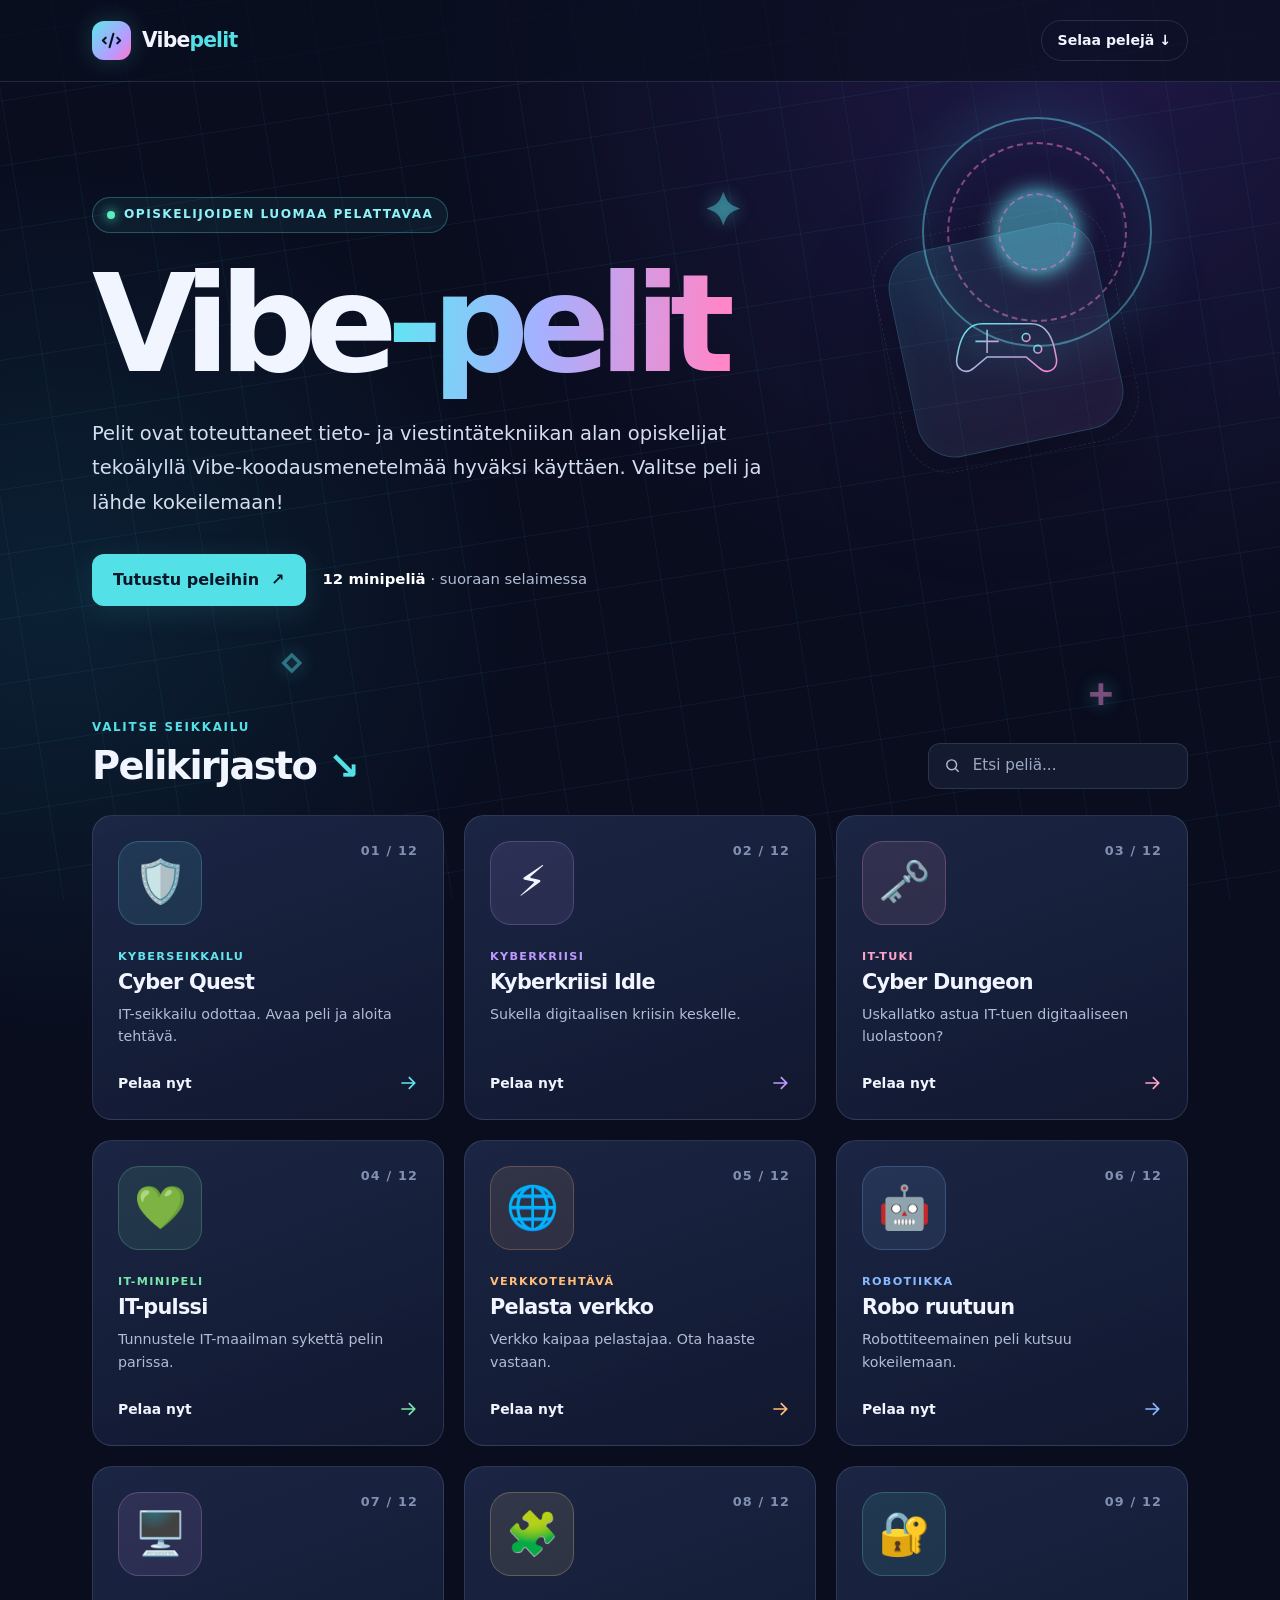
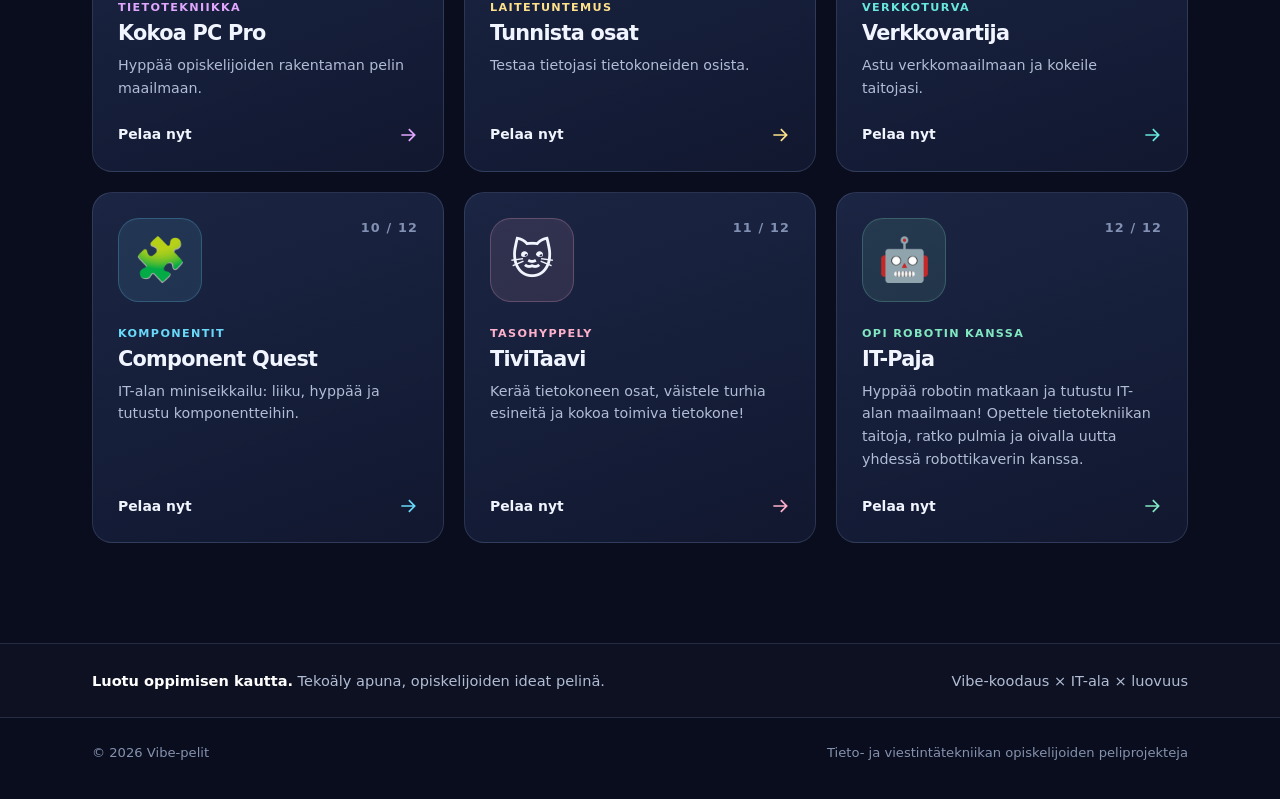
==== index.html @ 64133e1c "Initial push" ====
<!doctype html>
<html lang="fi">
<head>
  <meta charset="utf-8">
  <meta name="viewport" content="width=device-width, initial-scale=1">
  <meta name="theme-color" content="#0b1023">
  <meta name="description" content="Vibe-pelit – tieto- ja viestintätekniikan opiskelijoiden tekoälyllä toteuttamia selainpelejä.">
  <title>Vibe-pelit | IT-minipelit</title>
  <link rel="icon" type="image/svg+xml" href="data:image/svg+xml,%3Csvg%20xmlns%3D%22http%3A%2F%2Fwww.w3.org%2F2000%2Fsvg%22%20viewBox%3D%220%200%2064%2064%22%3E%3Crect%20width%3D%2264%22%20height%3D%2264%22%20rx%3D%2215%22%20fill%3D%22%230b1023%22%2F%3E%3Cpath%20d%3D%22M18%2026h28c7%200%2010%204%2012%2014l1%206c1%207-5%209-10%205l-9-8H24l-9%208c-5%204-11%202-10-5l1-6c2-10%205-14%2012-14z%22%20fill%3D%22%2355e9ec%22%2F%3E%3Cpath%20d%3D%22M16%2035h13m-6.5-6.5v13%22%20stroke%3D%22%230b1023%22%20stroke-width%3D%223.5%22%20stroke-linecap%3D%22round%22%2F%3E%3Ccircle%20cx%3D%2241%22%20cy%3D%2234%22%20r%3D%223%22%20fill%3D%22%23ff77c9%22%2F%3E%3Ccircle%20cx%3D%2248%22%20cy%3D%2240%22%20r%3D%223%22%20fill%3D%22%239e86ff%22%2F%3E%3C%2Fsvg%3E">
  <style>
    :root{color-scheme:dark;--bg:#090d1e;--surface:#141b33;--text:#f1f5ff;--muted:#b1bdd5;--cyan:#53e0e7;--pink:#ff77c9;--line:rgba(189,209,255,.14)}
    *,*::before,*::after{box-sizing:border-box}html{scroll-behavior:smooth}body{margin:0;background:radial-gradient(ellipse 70% 34% at 85% 2%,rgba(112,63,211,.22),transparent 74%),radial-gradient(ellipse 50% 25% at 4% 25%,rgba(25,154,186,.14),transparent 76%),var(--bg);color:var(--text);font:16px/1.6 system-ui,-apple-system,BlinkMacSystemFont,"Segoe UI",sans-serif;min-height:100vh}
    a{color:inherit}button,input{font:inherit}button{cursor:pointer}a:focus-visible,button:focus-visible,input:focus-visible{outline:3px solid var(--cyan);outline-offset:4px}
    .wrap{max-width:1180px;margin:auto;padding-inline:clamp(18px,4vw,42px)}
    header{border-bottom:1px solid var(--line);background:rgba(10,15,33,.75)}.topbar{min-height:81px;display:flex;align-items:center;justify-content:space-between;gap:15px}.brand{display:inline-flex;align-items:center;gap:11px;text-decoration:none;font-weight:900;letter-spacing:-.04em;font-size:1.27rem}.brand-logo{display:grid;place-items:center;width:39px;height:39px;color:#071124;border-radius:12px;background:linear-gradient(130deg,#5ee6ec,#b79bff 65%,#ff78c9);box-shadow:0 0 23px rgba(83,224,231,.2)}.brand-logo svg{width:23px;height:23px}.brand span:last-child span{color:var(--cyan)}.top-link{text-decoration:none;border:1px solid var(--line);padding:8px 16px;border-radius:999px;font-size:.88rem;font-weight:650}.top-link:hover{border-color:var(--cyan);color:var(--cyan)}
    .hero{padding-top:clamp(65px,9vw,120px);padding-bottom:clamp(68px,9vw,112px);position:relative}.eyebrow{display:inline-flex;align-items:center;gap:9px;border:1px solid rgba(83,224,231,.3);color:#8ff2f6;background:rgba(83,224,231,.065);font-size:.76rem;letter-spacing:.12em;text-transform:uppercase;font-weight:800;border-radius:999px;padding:7px 14px}.status-dot{width:8px;height:8px;background:#58efbd;border-radius:50%;box-shadow:0 0 11px #58efbd}.hero h1{font-size:clamp(3.9rem,11vw,8.5rem);line-height:1.01;letter-spacing:-.082em;margin:23px 0 24px;font-weight:900}.hero h1 span{
      padding-right: 9px; background:linear-gradient(95deg,#5ce9f1 0%,#a6b0ff 45%,#ff86c8 95%);-webkit-background-clip:text;background-clip:text;color:transparent}.intro{max-width:690px;color:#d5def1;font-size:clamp(1.04rem,2vw,1.22rem);line-height:1.76;margin:0}.hero-actions{display:flex;align-items:center;gap:17px;flex-wrap:wrap;margin-top:34px}.cta{display:inline-flex;align-items:center;gap:12px;padding:13px 21px;text-decoration:none;border-radius:12px;background:var(--cyan);color:#0a1727;font-weight:800;box-shadow:0 6px 30px rgba(83,224,231,.12)}.cta:hover{background:#a1f5f5;transform:translateY(-2px)}.count{color:var(--muted);font-size:.93rem}.count strong{color:#fff}
    .decor{position:absolute;right:7%;top:24%;width:210px;height:210px;border:1px solid rgba(83,224,231,.19);border-radius:38px;transform:rotate(-12deg);display:grid;place-items:center;background:linear-gradient(145deg,rgba(83,224,231,.11),rgba(255,119,201,.07));box-shadow:0 30px 100px rgba(0,0,0,.3),inset 0 0 30px rgba(83,224,231,.04);pointer-events:none}.decor svg{width:117px;height:117px;stroke:url(#controller-gradient);stroke-width:1.6;fill:none;transform:rotate(12deg);filter:drop-shadow(0 0 14px rgba(83,224,231,.24))}.decor::after{content:"";position:absolute;inset:-15px;border:1px dashed rgba(158,169,237,.14);border-radius:45px}
    section.games{padding-bottom:100px}.section-heading{display:flex;justify-content:space-between;align-items:end;gap:20px;margin-bottom:26px;flex-wrap:wrap}.section-kicker{color:var(--cyan);font-size:.74rem;font-weight:850;letter-spacing:.15em;text-transform:uppercase;margin:0 0 6px}.section-heading h2{margin:0;font-size:clamp(1.8rem,3vw,2.55rem);line-height:1.2;letter-spacing:-.045em}.search{display:flex;align-items:center;gap:10px;border:1px solid var(--line);border-radius:12px;padding:0 15px;background:#141b31;min-width:min(100%,250px);height:46px}.search svg{width:19px;height:19px;stroke:var(--muted);fill:none;stroke-width:2}.search input{border:0;outline:none;min-width:0;width:100%;background:transparent;color:#fff;font-size:.95rem}.search:focus-within{border-color:var(--cyan)}.search input::placeholder{color:#9ca9c4}
    .grid{display:grid;grid-template-columns:repeat(3,minmax(0,1fr));gap:20px}.game-card{--accent:#53e0e7;position:relative;display:flex;flex-direction:column;text-decoration:none;overflow:hidden;min-height:295px;padding:25px;background:linear-gradient(160deg,rgba(30,40,72,.9),rgba(18,25,49,.94));border:1px solid var(--line);border-radius:20px;transition:transform .22s,border-color .22s,box-shadow .22s}.game-card[hidden]{display:none}.game-card::before{content:"";position:absolute;inset:0 0 auto;height:2px;background:linear-gradient(90deg,transparent,var(--accent),transparent);opacity:0;transition:opacity .2s}.game-card:hover,.game-card:focus-visible{transform:translateY(-6px);border-color:color-mix(in srgb,var(--accent) 60%,transparent);box-shadow:0 20px 52px rgba(0,0,0,.25)}.game-card:hover::before{opacity:1}.card-head{display:flex;align-items:flex-start;justify-content:space-between}.art{display:grid;place-items:center;width:84px;height:84px;border:1px solid color-mix(in srgb,var(--accent) 24%,transparent);border-radius:21px;background:color-mix(in srgb,var(--accent) 10%,transparent);font-size:2.65rem;line-height:1;box-shadow:inset 0 0 20px rgba(255,255,255,.015)}.number{color:#8290b3;font-size:.8rem;letter-spacing:.09em;font-weight:800}.card-tag{display:inline-block;margin-top:23px;font-size:.7rem;font-weight:850;letter-spacing:.12em;text-transform:uppercase;color:var(--accent)}.game-card h3{margin:4px 0 7px;font-size:1.3rem;line-height:1.25;letter-spacing:-.035em}.game-card p{margin:0;color:var(--muted);font-size:.89rem;line-height:1.6}.card-bottom{display:flex;align-items:center;justify-content:space-between;gap:10px;margin-top:auto;padding-top:24px;font-weight:800;font-size:.87rem}.card-bottom svg{width:20px;height:20px;stroke:var(--accent);fill:none;stroke-width:2;transition:transform .2s}.game-card:hover .card-bottom svg{transform:translateX(5px)}.empty{display:none;text-align:center;padding:36px;color:var(--muted);border:1px dashed var(--line);border-radius:16px}.empty.visible{display:block}
    .info-strip{border-top:1px solid var(--line);border-bottom:1px solid var(--line);background:rgba(255,255,255,.02)}.info-inner{padding-block:25px;display:flex;justify-content:space-between;align-items:center;gap:20px;flex-wrap:wrap}.info-inner p{margin:0;color:var(--muted);font-size:.91rem}.info-inner strong{color:#fff}footer{padding:24px 0 36px;color:#8592ae;font-size:.82rem}footer .wrap{display:flex;justify-content:space-between;gap:12px;flex-wrap:wrap}
    @media(max-width:920px){.decor{width:145px;height:145px;right:5%;top:27%;opacity:.4}.decor svg{width:90px;height:90px}.grid{grid-template-columns:repeat(2,minmax(0,1fr))}}@media(max-width:640px){.hero{padding-top:65px;padding-bottom:66px}.hero h1{font-size:clamp(3.6rem,16vw,5.4rem)}.decor{display:none}.grid{grid-template-columns:1fr;gap:14px}.game-card{min-height:252px;padding:22px}.section-heading{align-items:stretch}.search{width:100%}.top-link{font-size:.78rem;padding:8px 12px}}@media(prefers-reduced-motion:reduce){html{scroll-behavior:auto}*,*::before,*::after{transition:none!important}}

  /* Koko selaimen kattava, klikkaukset läpäisevä animaatiokerros. */
  body{isolation:isolate}
  body > header,body > main,body > .info-strip,body > footer{position:relative;z-index:1}
  #vibe-effects{position:fixed;inset:0;z-index:0;overflow:hidden;pointer-events:none;contain:strict}
  #vibe-effects canvas{display:block;width:100%;height:100%;position:absolute;inset:0}
  .arcade-grid{position:absolute;inset:-35%;opacity:.48;background-image:linear-gradient(rgba(73,220,249,.14) 1px,transparent 1px),linear-gradient(90deg,rgba(73,220,249,.14) 1px,transparent 1px);background-size:64px 64px;animation:grid-roll 6s linear infinite;transform:rotate(-9deg)}
  .arcade-orb{position:absolute;width:230px;height:230px;border:2px solid rgba(107,235,255,.45);border-radius:50%;right:10%;top:13%;box-shadow:0 0 65px rgba(69,224,245,.16),inset 0 0 55px rgba(69,224,245,.09);animation:orb-travel 7s ease-in-out infinite alternate}
  .arcade-orb::before,.arcade-orb::after{content:"";position:absolute;border-radius:50%;border:2px dashed rgba(255,130,210,.48);inset:23px;animation:spin 9s linear infinite}
  .arcade-orb::after{inset:74px;background:rgba(103,238,255,.45);box-shadow:0 0 22px #67eeff;animation:pulse 3s ease-in-out infinite alternate}
  .arcade-symbol{position:absolute;left:55%;top:20%;font:bold 60px/1 monospace;color:rgba(93,236,245,.4);text-shadow:0 0 18px rgba(93,236,245,.35);animation:float-symbol 6s ease-in-out infinite alternate}
  .arcade-symbol.two{left:85%;top:75%;font-size:43px;color:rgba(255,132,214,.45);animation-delay:-1s}
  .arcade-symbol.three{left:22%;top:72%;font-size:32px;animation-delay:-2s}
  @keyframes grid-roll{from{background-position:0 0,0 0}to{background-position:0 64px,64px 0}}
  @keyframes orb-travel{from{transform:translate(0,0) scale(.85)}to{transform:translate(-75px,80px) scale(1.12)}}
  @keyframes spin{to{transform:rotate(360deg)}}
  @keyframes pulse{to{opacity:.3;transform:scale(.65)}}
  @keyframes float-symbol{from{transform:translate(-15px,20px) rotate(-18deg)}to{transform:translate(30px,-28px) rotate(20deg)}}
  @media(max-width:640px){.arcade-orb{width:145px;height:145px;right:0;top:23%;opacity:.65}.arcade-symbol{font-size:36px}}
  </style>
</head>
<body>
  <div id="vibe-effects" aria-hidden="true"><div class="arcade-grid"></div><div class="arcade-orb"></div><span class="arcade-symbol">✦</span><span class="arcade-symbol two">+</span><span class="arcade-symbol three">◇</span><canvas id="shooting-stars"></canvas></div>
  <header><div class="wrap topbar"><a class="brand" href="index.html" aria-label="Vibe-pelit, etusivu"><span class="brand-logo"><svg viewBox="0 0 24 24" aria-hidden="true" fill="none" stroke="currentColor" stroke-width="2.2" stroke-linecap="round" stroke-linejoin="round"><path d="M6 9 3 12l3 3m12-6 3 3-3 3M14 5l-4 14"/></svg></span><span>Vibe<span>pelit</span></span></a><a class="top-link" href="#pelit">Selaa pelejä ↓</a></div></header>
  <main>
    <div class="wrap"><section class="hero" aria-labelledby="hero-title"><div class="eyebrow"><span class="status-dot"></span> Opiskelijoiden luomaa pelattavaa</div><h1 id="hero-title">Vibe<span>-pelit</span></h1><p class="intro">Pelit ovat toteuttaneet tieto- ja viestintätekniikan alan opiskelijat tekoälyllä Vibe-koodausmenetelmää hyväksi käyttäen. Valitse peli ja lähde kokeilemaan!</p><div class="hero-actions"><a class="cta" href="#pelit">Tutustu peleihin <span aria-hidden="true">↗</span></a><span class="count"><strong>12 minipeliä</strong> · suoraan selaimessa</span></div><div class="decor" aria-hidden="true"><svg viewBox="0 0 120 120"><defs><linearGradient id="controller-gradient" x1="0" x2="1" y1="0" y2="1"><stop stop-color="#55e9ec"/><stop offset="1" stop-color="#ff81d0"/></linearGradient></defs><path d="M35 43h50c12 0 20 8 24 25l2 10c2 12-9 18-18 10L80 77H40L27 88c-9 8-20 2-18-10l2-10c4-17 12-25 24-25Z"/><path d="M28 61h24m-12-12v24"/><circle cx="80" cy="57" r="4"/><circle cx="92" cy="69" r="4"/></svg></div></section></div>
    <section class="games wrap" id="pelit" aria-labelledby="games-title"><div class="section-heading"><div><p class="section-kicker">Valitse seikkailu</p><h2 id="games-title">Pelikirjasto <span style="color:var(--cyan)">↘</span></h2></div><label class="search"><svg viewBox="0 0 24 24" aria-hidden="true"><circle cx="11" cy="11" r="7"/><path d="m16 16 5 5"/></svg><input id="search" type="search" placeholder="Etsi peliä..." aria-label="Etsi peliä nimellä"></label></div>
      <div class="grid" id="game-grid">
        <a class="game-card" href="cyber_quest_it_seikkailu.html" style="--accent:#63e5ee" data-name="Cyber Quest IT-seikkailu"><div class="card-head"><span class="art" aria-hidden="true">🛡️</span><span class="number">01 / 12</span></div><span class="card-tag">Kyberseikkailu</span><h3>Cyber Quest</h3><p>IT-seikkailu odottaa. Avaa peli ja aloita tehtävä.</p><span class="card-bottom">Pelaa nyt <svg viewBox="0 0 24 24" aria-hidden="true"><path d="M4 12h16m-7-7 7 7-7 7"/></svg></span></a>
        <a class="game-card" href="it_seikkailu_kyberkriisi_idle.html" style="--accent:#be9aff" data-name="IT-seikkailu Kyberkriisi Idle"><div class="card-head"><span class="art" aria-hidden="true">⚡</span><span class="number">02 / 12</span></div><span class="card-tag">Kyberkriisi</span><h3>Kyberkriisi Idle</h3><p>Sukella digitaalisen kriisin keskelle.</p><span class="card-bottom">Pelaa nyt <svg viewBox="0 0 24 24" aria-hidden="true"><path d="M4 12h16m-7-7 7 7-7 7"/></svg></span></a>
        <a class="game-card" href="it_tuki_cyber_dungeon_v6.html" style="--accent:#ffa4c9" data-name="IT-tuki Cyber Dungeon"><div class="card-head"><span class="art" aria-hidden="true">🗝️</span><span class="number">03 / 12</span></div><span class="card-tag">IT-tuki</span><h3>Cyber Dungeon</h3><p>Uskallatko astua IT-tuen digitaaliseen luolastoon?</p><span class="card-bottom">Pelaa nyt <svg viewBox="0 0 24 24" aria-hidden="true"><path d="M4 12h16m-7-7 7 7-7 7"/></svg></span></a>
        <a class="game-card" href="it-pulssi.html" style="--accent:#79e6a9" data-name="IT-pulssi"><div class="card-head"><span class="art" aria-hidden="true">💚</span><span class="number">04 / 12</span></div><span class="card-tag">IT-minipeli</span><h3>IT-pulssi</h3><p>Tunnustele IT-maailman sykettä pelin parissa.</p><span class="card-bottom">Pelaa nyt <svg viewBox="0 0 24 24" aria-hidden="true"><path d="M4 12h16m-7-7 7 7-7 7"/></svg></span></a>
        <a class="game-card" href="pelasta_verkko.html" style="--accent:#ffbd77" data-name="Pelasta verkko"><div class="card-head"><span class="art" aria-hidden="true">🌐</span><span class="number">05 / 12</span></div><span class="card-tag">Verkkotehtävä</span><h3>Pelasta verkko</h3><p>Verkko kaipaa pelastajaa. Ota haaste vastaan.</p><span class="card-bottom">Pelaa nyt <svg viewBox="0 0 24 24" aria-hidden="true"><path d="M4 12h16m-7-7 7 7-7 7"/></svg></span></a>
        <a class="game-card" href="robo_ruutuun.html" style="--accent:#88baff" data-name="Robo ruutuun"><div class="card-head"><span class="art" aria-hidden="true">🤖</span><span class="number">06 / 12</span></div><span class="card-tag">Robotiikka</span><h3>Robo ruutuun</h3><p>Robottiteemainen peli kutsuu kokeilemaan.</p><span class="card-bottom">Pelaa nyt <svg viewBox="0 0 24 24" aria-hidden="true"><path d="M4 12h16m-7-7 7 7-7 7"/></svg></span></a>
        <a class="game-card" href="kokoaPcPro.html" style="--accent:#e1a7ff" data-name="Kokoa PC Pro"><div class="card-head"><span class="art" aria-hidden="true">🖥️</span><span class="number">07 / 12</span></div><span class="card-tag">Tietotekniikka</span><h3>Kokoa PC Pro</h3><p>Hyppää opiskelijoiden rakentaman pelin maailmaan.</p><span class="card-bottom">Pelaa nyt <svg viewBox="0 0 24 24" aria-hidden="true"><path d="M4 12h16m-7-7 7 7-7 7"/></svg></span></a>
        <a class="game-card" href="tunnista%20osat.html" style="--accent:#ffe18b" data-name="Tunnista osat"><div class="card-head"><span class="art" aria-hidden="true">🧩</span><span class="number">08 / 12</span></div><span class="card-tag">Laitetuntemus</span><h3>Tunnista osat</h3><p>Testaa tietojasi tietokoneiden osista.</p><span class="card-bottom">Pelaa nyt <svg viewBox="0 0 24 24" aria-hidden="true"><path d="M4 12h16m-7-7 7 7-7 7"/></svg></span></a>
        <a class="game-card" href="verkkovartija.html" style="--accent:#68e7dc" data-name="Verkkovartija"><div class="card-head"><span class="art" aria-hidden="true">🔐</span><span class="number">09 / 12</span></div><span class="card-tag">Verkkoturva</span><h3>Verkkovartija</h3><p>Astu verkkomaailmaan ja kokeile taitojasi.</p><span class="card-bottom">Pelaa nyt <svg viewBox="0 0 24 24" aria-hidden="true"><path d="M4 12h16m-7-7 7 7-7 7"/></svg></span></a>
        <a class="game-card" href="componentquest.html" style="--accent:#69d9fa" data-name="Component Quest"><div class="card-head"><span class="art" aria-hidden="true">🧩</span><span class="number">10 / 12</span></div><span class="card-tag">Komponentit</span><h3>Component Quest</h3><p>IT-alan miniseikkailu: liiku, hyppää ja tutustu komponentteihin.</p><span class="card-bottom">Pelaa nyt <svg viewBox="0 0 24 24" aria-hidden="true"><path d="M4 12h16m-7-7 7 7-7 7"/></svg></span></a>
        <a class="game-card" href="TiviTaavi.html" style="--accent:#ffb1cc" data-name="TiviTaavi tietokoneen osien metsästys"><div class="card-head"><span class="art" aria-hidden="true">🐱</span><span class="number">11 / 12</span></div><span class="card-tag">Tasohyppely</span><h3>TiviTaavi</h3><p>Kerää tietokoneen osat, väistele turhia esineitä ja kokoa toimiva tietokone!</p><span class="card-bottom">Pelaa nyt <svg viewBox="0 0 24 24" aria-hidden="true"><path d="M4 12h16m-7-7 7 7-7 7"/></svg></span></a>
        <a class="game-card" href="it-paja.html" style="--accent:#81e8c1" data-name="IT-Paja robotti IT-ala"><div class="card-head"><span class="art" aria-hidden="true">🤖</span><span class="number">12 / 12</span></div><span class="card-tag">Opi robotin kanssa</span><h3>IT-Paja</h3><p>Hyppää robotin matkaan ja tutustu IT-alan maailmaan! Opettele tietotekniikan taitoja, ratko pulmia ja oivalla uutta yhdessä robottikaverin kanssa.</p><span class="card-bottom">Pelaa nyt <svg viewBox="0 0 24 24" aria-hidden="true"><path d="M4 12h16m-7-7 7 7-7 7"/></svg></span></a>
      </div><p class="empty" id="empty">Hakusanalla ei löytynyt pelejä. Kokeile toista hakua.</p>
    </section>
  </main>
  <div class="info-strip"><div class="wrap info-inner"><p><strong>Luotu oppimisen kautta.</strong> Tekoäly apuna, opiskelijoiden ideat pelinä.</p><p>Vibe-koodaus × IT-ala × luovuus</p></div></div>
  <footer><div class="wrap"><span>© <span id="year">2026</span> Vibe-pelit</span><span>Tieto- ja viestintätekniikan opiskelijoiden peliprojekteja</span></div></footer>
  <script>
    const search = document.getElementById('search');
    const cards = [...document.querySelectorAll('.game-card')];
    const empty = document.getElementById('empty');
    search.addEventListener('input', () => {
      const term = search.value.trim().toLocaleLowerCase('fi');
      let visible = 0;
      cards.forEach(card => {
        const match = (card.dataset.name + ' ' + card.innerText).toLocaleLowerCase('fi').includes(term);
        card.hidden = !match;
        if(match) visible++;
      });
      empty.classList.toggle('visible', visible === 0);
    });
    document.getElementById('year').textContent = new Date().getFullYear();
    // Ammuskelua muistuttavat tähdenlennot: jokainen alkaa satunnaiselta
    // selaimen reunalta ja kulkee satunnaiseen suuntaan sivun poikki.
    (() => {
      const canvas = document.getElementById('shooting-stars');
      const ctx = canvas.getContext('2d');
      if (!ctx) return;
      let width = 0, height = 0, ratio = 1;
      const stars = [];
      const rand = (a,b) => a + Math.random() * (b-a);
      function resize() {
        width = window.innerWidth; height = window.innerHeight;
        ratio = Math.min(window.devicePixelRatio || 1, 2);
        canvas.width = Math.max(1,Math.round(width * ratio));
        canvas.height = Math.max(1,Math.round(height * ratio));
        ctx.setTransform(ratio,0,0,ratio,0,0);
      }
      function spawn() {
        const side = Math.floor(Math.random()*4);
        const pad = 40;
        let x, y, dx, dy;
        if (side === 0) { x=rand(0,width); y=-pad; dx=rand(-.65,.65); dy=rand(.35,1); }
        else if (side === 1) { x=width+pad; y=rand(0,height); dx=-rand(.35,1); dy=rand(-.65,.65); }
        else if (side === 2) { x=rand(0,width); y=height+pad; dx=rand(-.65,.65); dy=-rand(.35,1); }
        else { x=-pad; y=rand(0,height); dx=rand(.35,1); dy=rand(-.65,.65); }
        const norm=Math.hypot(dx,dy);
        const speed=rand(190,470);
        const color=Math.random()<.6?'95,238,255':'255,125,215';
        stars.push({x,y,vx:dx/norm*speed,vy:dy/norm*speed,trail:rand(85,240),life:0,maxLife:rand(2.8,6),color});
      }
      resize();
      window.addEventListener('resize',resize,{passive:true});
      for(let i=0;i<5;i++) spawn();
      let prev=performance.now(), next=0;
      function draw(now) {
        const dt=Math.min((now-prev)/1000,.05);prev=now;
        ctx.clearRect(0,0,width,height);
        next-=dt;
        if(next<=0 && stars.length<16){spawn();next=rand(.28,.95);}
        for(let i=stars.length-1;i>=0;i--){
          const st=stars[i];st.life+=dt;st.x+=st.vx*dt;st.y+=st.vy*dt;
          const norm=Math.hypot(st.vx,st.vy);
          const tx=st.x-st.vx/norm*st.trail,ty=st.y-st.vy/norm*st.trail;
          const fade=Math.min(1,st.life*3, (st.maxLife-st.life)*2);
          const grad=ctx.createLinearGradient(tx,ty,st.x,st.y);
          grad.addColorStop(0,`rgba(${st.color},0)`);
          grad.addColorStop(1,`rgba(${st.color},${Math.max(0,.9*fade)})`);
          ctx.strokeStyle=grad;ctx.lineWidth=2.8;ctx.beginPath();ctx.moveTo(tx,ty);ctx.lineTo(st.x,st.y);ctx.stroke();
          ctx.fillStyle=`rgba(255,255,255,${Math.max(0,fade)})`;
          ctx.beginPath();ctx.arc(st.x,st.y,2.7,0,Math.PI*2);ctx.fill();
          if(st.life>st.maxLife || st.x < -st.trail-80 || st.x > width+st.trail+80 || st.y < -st.trail-80 || st.y > height+st.trail+80) stars.splice(i,1);
        }
        requestAnimationFrame(draw);
      }
      requestAnimationFrame(draw);
    })();
  </script>
</body>
</html>
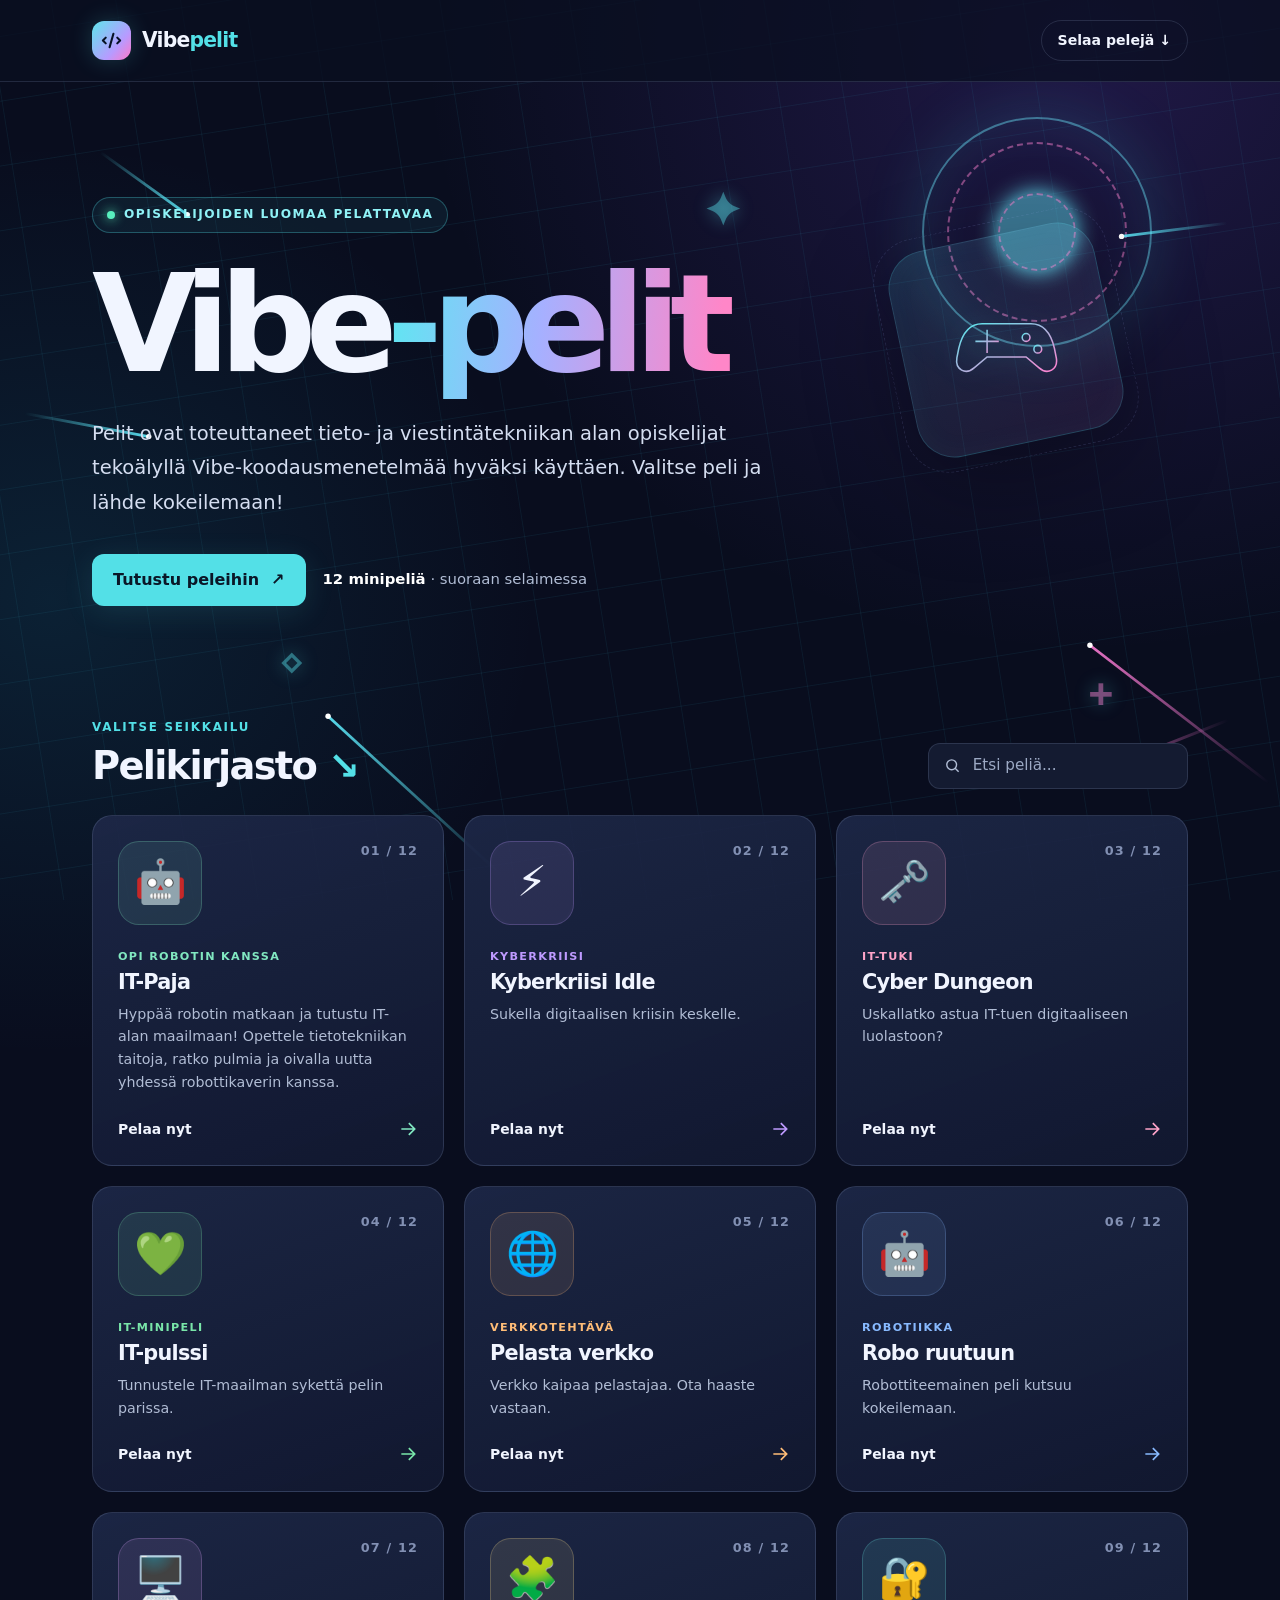
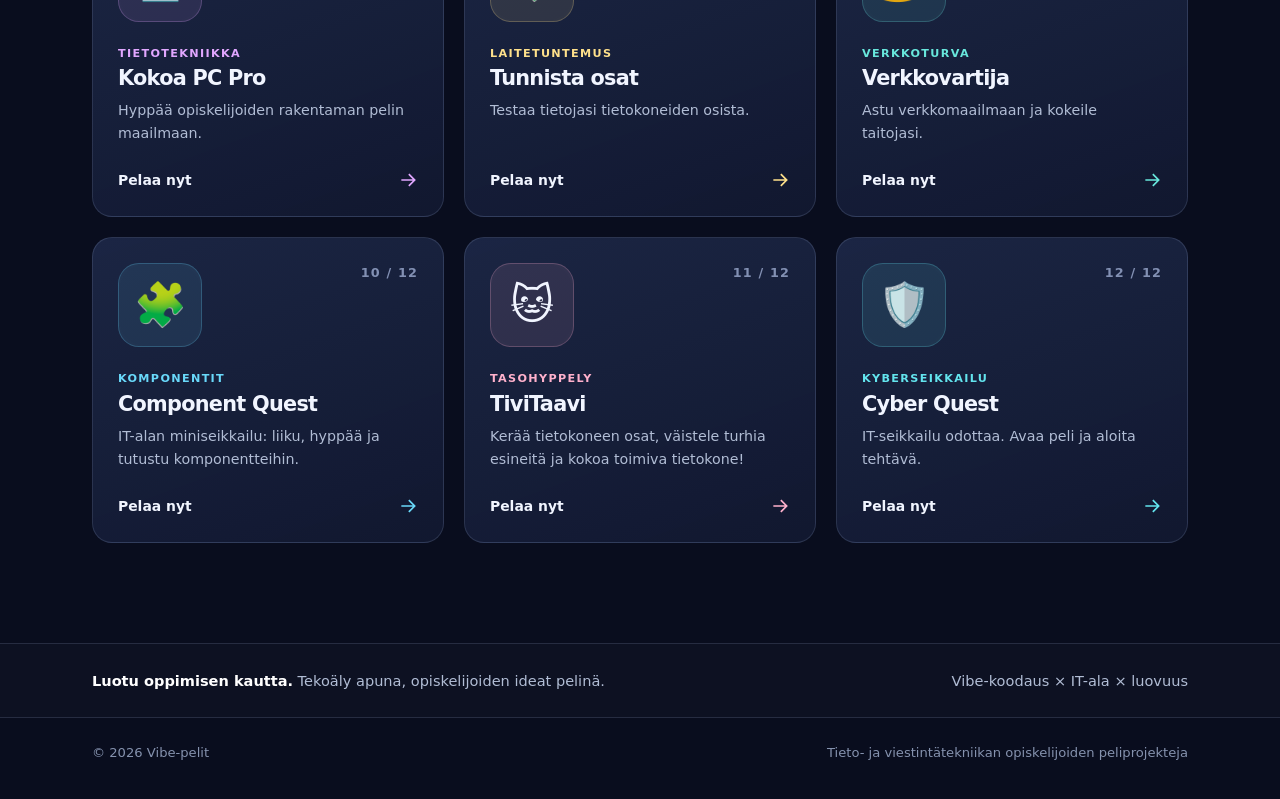
==== commit 065ce70e: "muutettu ensimmäisen ja viimeisen pelin sijainnit gridissä päittäin." ====
--- a/index.html
+++ b/index.html
@@ -48,7 +48,15 @@
     <div class="wrap"><section class="hero" aria-labelledby="hero-title"><div class="eyebrow"><span class="status-dot"></span> Opiskelijoiden luomaa pelattavaa</div><h1 id="hero-title">Vibe<span>-pelit</span></h1><p class="intro">Pelit ovat toteuttaneet tieto- ja viestintätekniikan alan opiskelijat tekoälyllä Vibe-koodausmenetelmää hyväksi käyttäen. Valitse peli ja lähde kokeilemaan!</p><div class="hero-actions"><a class="cta" href="#pelit">Tutustu peleihin <span aria-hidden="true">↗</span></a><span class="count"><strong>12 minipeliä</strong> · suoraan selaimessa</span></div><div class="decor" aria-hidden="true"><svg viewBox="0 0 120 120"><defs><linearGradient id="controller-gradient" x1="0" x2="1" y1="0" y2="1"><stop stop-color="#55e9ec"/><stop offset="1" stop-color="#ff81d0"/></linearGradient></defs><path d="M35 43h50c12 0 20 8 24 25l2 10c2 12-9 18-18 10L80 77H40L27 88c-9 8-20 2-18-10l2-10c4-17 12-25 24-25Z"/><path d="M28 61h24m-12-12v24"/><circle cx="80" cy="57" r="4"/><circle cx="92" cy="69" r="4"/></svg></div></section></div>
     <section class="games wrap" id="pelit" aria-labelledby="games-title"><div class="section-heading"><div><p class="section-kicker">Valitse seikkailu</p><h2 id="games-title">Pelikirjasto <span style="color:var(--cyan)">↘</span></h2></div><label class="search"><svg viewBox="0 0 24 24" aria-hidden="true"><circle cx="11" cy="11" r="7"/><path d="m16 16 5 5"/></svg><input id="search" type="search" placeholder="Etsi peliä..." aria-label="Etsi peliä nimellä"></label></div>
       <div class="grid" id="game-grid">
-        <a class="game-card" href="cyber_quest_it_seikkailu.html" style="--accent:#63e5ee" data-name="Cyber Quest IT-seikkailu"><div class="card-head"><span class="art" aria-hidden="true">🛡️</span><span class="number">01 / 12</span></div><span class="card-tag">Kyberseikkailu</span><h3>Cyber Quest</h3><p>IT-seikkailu odottaa. Avaa peli ja aloita tehtävä.</p><span class="card-bottom">Pelaa nyt <svg viewBox="0 0 24 24" aria-hidden="true"><path d="M4 12h16m-7-7 7 7-7 7"/></svg></span></a>
+        <a class="game-card" href="it-paja.html" style="--accent:#81e8c1" data-name="IT-Paja robotti IT-ala">
+          <div class="card-head"><span class="art" aria-hidden="true">🤖</span><span class="number">01 / 12</span></div><span
+            class="card-tag">Opi robotin kanssa</span>
+          <h3>IT-Paja</h3>
+          <p>Hyppää robotin matkaan ja tutustu IT-alan maailmaan! Opettele tietotekniikan taitoja, ratko pulmia ja oivalla uutta
+            yhdessä robottikaverin kanssa.</p><span class="card-bottom">Pelaa nyt <svg viewBox="0 0 24 24" aria-hidden="true">
+              <path d="M4 12h16m-7-7 7 7-7 7" />
+            </svg></span>
+        </a>
         <a class="game-card" href="it_seikkailu_kyberkriisi_idle.html" style="--accent:#be9aff" data-name="IT-seikkailu Kyberkriisi Idle"><div class="card-head"><span class="art" aria-hidden="true">⚡</span><span class="number">02 / 12</span></div><span class="card-tag">Kyberkriisi</span><h3>Kyberkriisi Idle</h3><p>Sukella digitaalisen kriisin keskelle.</p><span class="card-bottom">Pelaa nyt <svg viewBox="0 0 24 24" aria-hidden="true"><path d="M4 12h16m-7-7 7 7-7 7"/></svg></span></a>
         <a class="game-card" href="it_tuki_cyber_dungeon_v6.html" style="--accent:#ffa4c9" data-name="IT-tuki Cyber Dungeon"><div class="card-head"><span class="art" aria-hidden="true">🗝️</span><span class="number">03 / 12</span></div><span class="card-tag">IT-tuki</span><h3>Cyber Dungeon</h3><p>Uskallatko astua IT-tuen digitaaliseen luolastoon?</p><span class="card-bottom">Pelaa nyt <svg viewBox="0 0 24 24" aria-hidden="true"><path d="M4 12h16m-7-7 7 7-7 7"/></svg></span></a>
         <a class="game-card" href="it-pulssi.html" style="--accent:#79e6a9" data-name="IT-pulssi"><div class="card-head"><span class="art" aria-hidden="true">💚</span><span class="number">04 / 12</span></div><span class="card-tag">IT-minipeli</span><h3>IT-pulssi</h3><p>Tunnustele IT-maailman sykettä pelin parissa.</p><span class="card-bottom">Pelaa nyt <svg viewBox="0 0 24 24" aria-hidden="true"><path d="M4 12h16m-7-7 7 7-7 7"/></svg></span></a>
@@ -59,7 +67,16 @@
         <a class="game-card" href="verkkovartija.html" style="--accent:#68e7dc" data-name="Verkkovartija"><div class="card-head"><span class="art" aria-hidden="true">🔐</span><span class="number">09 / 12</span></div><span class="card-tag">Verkkoturva</span><h3>Verkkovartija</h3><p>Astu verkkomaailmaan ja kokeile taitojasi.</p><span class="card-bottom">Pelaa nyt <svg viewBox="0 0 24 24" aria-hidden="true"><path d="M4 12h16m-7-7 7 7-7 7"/></svg></span></a>
         <a class="game-card" href="componentquest.html" style="--accent:#69d9fa" data-name="Component Quest"><div class="card-head"><span class="art" aria-hidden="true">🧩</span><span class="number">10 / 12</span></div><span class="card-tag">Komponentit</span><h3>Component Quest</h3><p>IT-alan miniseikkailu: liiku, hyppää ja tutustu komponentteihin.</p><span class="card-bottom">Pelaa nyt <svg viewBox="0 0 24 24" aria-hidden="true"><path d="M4 12h16m-7-7 7 7-7 7"/></svg></span></a>
         <a class="game-card" href="TiviTaavi.html" style="--accent:#ffb1cc" data-name="TiviTaavi tietokoneen osien metsästys"><div class="card-head"><span class="art" aria-hidden="true">🐱</span><span class="number">11 / 12</span></div><span class="card-tag">Tasohyppely</span><h3>TiviTaavi</h3><p>Kerää tietokoneen osat, väistele turhia esineitä ja kokoa toimiva tietokone!</p><span class="card-bottom">Pelaa nyt <svg viewBox="0 0 24 24" aria-hidden="true"><path d="M4 12h16m-7-7 7 7-7 7"/></svg></span></a>
-        <a class="game-card" href="it-paja.html" style="--accent:#81e8c1" data-name="IT-Paja robotti IT-ala"><div class="card-head"><span class="art" aria-hidden="true">🤖</span><span class="number">12 / 12</span></div><span class="card-tag">Opi robotin kanssa</span><h3>IT-Paja</h3><p>Hyppää robotin matkaan ja tutustu IT-alan maailmaan! Opettele tietotekniikan taitoja, ratko pulmia ja oivalla uutta yhdessä robottikaverin kanssa.</p><span class="card-bottom">Pelaa nyt <svg viewBox="0 0 24 24" aria-hidden="true"><path d="M4 12h16m-7-7 7 7-7 7"/></svg></span></a>
+        <a class="game-card" href="cyber_quest_it_seikkailu.html" style="--accent:#63e5ee" data-name="Cyber Quest IT-seikkailu">
+          <div class="card-head"><span class="art" aria-hidden="true">🛡️</span><span class="number">12 / 12</span></div><span
+            class="card-tag">Kyberseikkailu</span>
+          <h3>Cyber Quest</h3>
+          <p>IT-seikkailu odottaa. Avaa peli ja aloita tehtävä.</p><span class="card-bottom">Pelaa nyt <svg viewBox="0 0 24 24"
+              aria-hidden="true">
+              <path d="M4 12h16m-7-7 7 7-7 7" />
+            </svg></span>
+        </a>
+
       </div><p class="empty" id="empty">Hakusanalla ei löytynyt pelejä. Kokeile toista hakua.</p>
     </section>
   </main>
